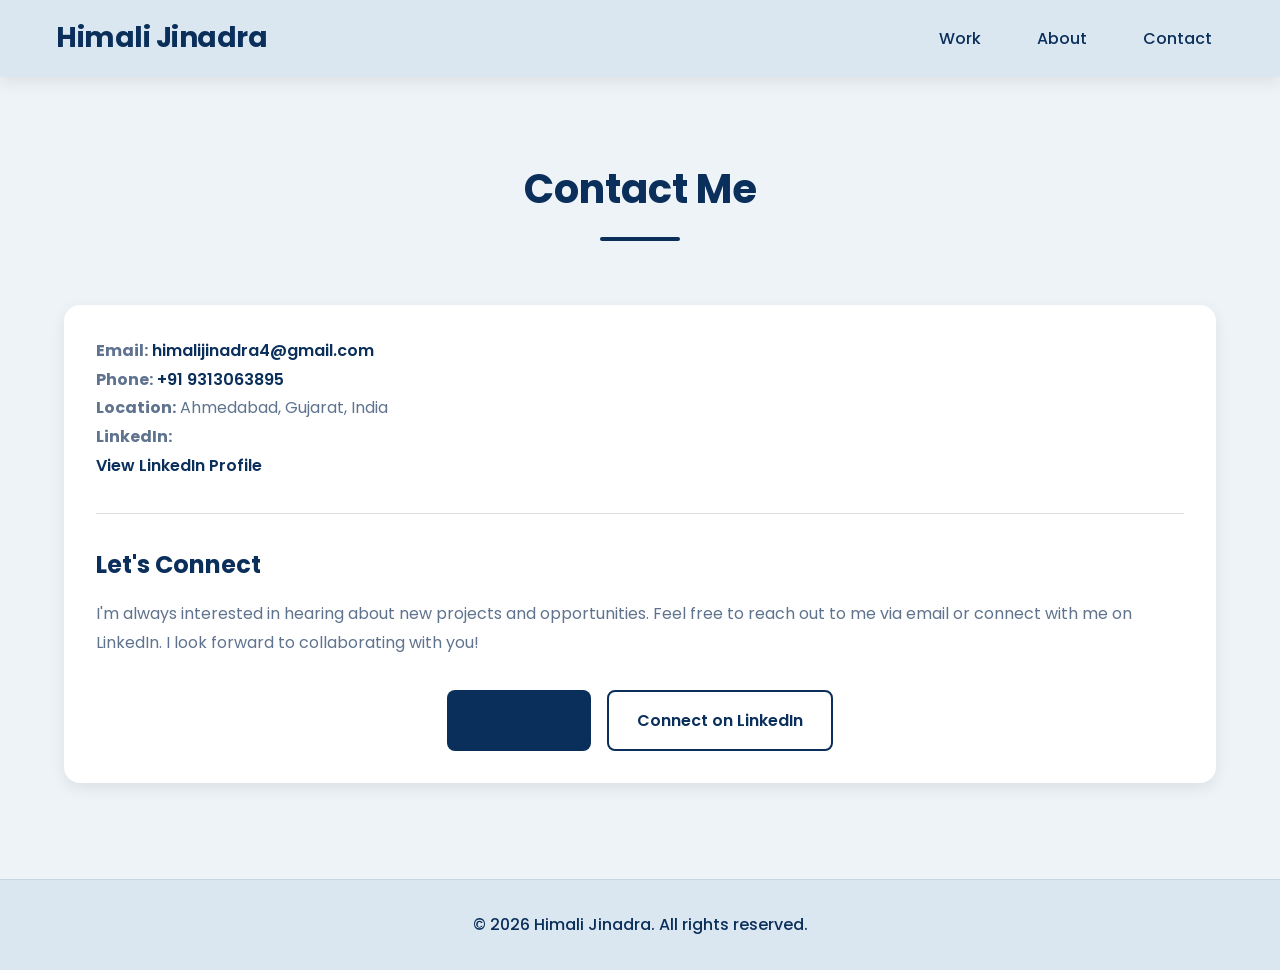
==== contact.html @ d1ca7ff5 "Initial commit" ====
<!DOCTYPE html>
<html lang="en">
<head>
    <!-- Meta Tags for Responsive Design -->
    <meta charset="UTF-8">
    <meta name="viewport" content="width=device-width, initial-scale=1.0">
    <meta name="description" content="Contact Himali Jinadra - UI/UX Designer">
    
    <title>Contact - Himali Jinadra</title>
    
    <!-- Google Fonts -->
    <link href="https://fonts.googleapis.com/css2?family=Poppins:wght@300;400;500;600;700&display=swap" rel="stylesheet">
    
    <!-- Main Stylesheet -->
    <link rel="stylesheet" href="style.css">
</head>
<body>
    <!-- Navigation Bar -->
    <nav class="navbar">
        <div class="nav-container">
            <!-- Logo -->
            <a href="index.html" class="logo">Himali Jinadra</a>
            
            <!-- Hamburger Menu Button -->
            <button class="hamburger" id="hamburger" aria-label="Toggle navigation menu">
                <span></span>
                <span></span>
                <span></span>
            </button>
            
            <!-- Navigation Links -->
            <div class="nav-menu" id="navMenu">
                <a href="index.html" class="nav-link">Work</a>
                <a href="about.html" class="nav-link">About</a>
                <a href="contact.html" class="nav-link">Contact</a>
            </div>
        </div>
    </nav>

    <!-- Contact Section -->
    <section class="container">
        <h1 class="section-title">Contact Me</h1>

        <!-- Contact Box -->
        <div class="contact-box">
            <p>
                <strong>Email:</strong> 
                <a href="mailto:himalijinadra4@gmail.com">himalijinadra4@gmail.com</a>
            </p>

            <p>
                <strong>Phone:</strong> 
                <a href="tel:+919313063895">+91 9313063895</a>
            </p>

            <p>
                <strong>Location:</strong> Ahmedabad, Gujarat, India
            </p>

            <p>
                <strong>LinkedIn:</strong><br>
                <a href="https://www.linkedin.com/in/himali-jinadra-22081a331/" target="_blank" rel="noopener noreferrer">
                    View LinkedIn Profile
                </a>
            </p>

            <hr style="margin: 2rem 0; border: none; border-top: 1px solid #ddd;">

            <h2>Let's Connect</h2>
            <p>
                I'm always interested in hearing about new projects and opportunities. Feel free to reach out to me via email or connect with me on LinkedIn. I look forward to collaborating with you!
            </p>

            <div class="hero-buttons" style="margin-top: 2rem;">
                <a href="mailto:himalijinadra4@gmail.com" class="btn btn-primary">Send Email</a>
                <a href="https://www.linkedin.com/in/himali-jinadra-22081a331/" target="_blank" rel="noopener noreferrer" class="btn btn-secondary">Connect on LinkedIn</a>
            </div>
        </div>
    </section>

    <!-- Footer -->
    <footer class="footer">
        <p>&copy; 2026 Himali Jinadra. All rights reserved.</p>
    </footer>

    <!-- Mobile Menu Toggle Script -->
    <script>
        const hamburger = document.getElementById('hamburger');
        const navMenu = document.getElementById('navMenu');

        // Toggle menu on hamburger click
        hamburger.addEventListener('click', () => {
            navMenu.classList.toggle('active');
            hamburger.classList.toggle('active');
        });

        // Close menu when a link is clicked
        document.querySelectorAll('.nav-link').forEach(link => {
            link.addEventListener('click', () => {
                navMenu.classList.remove('active');
                hamburger.classList.remove('active');
            });
        });

        // Close menu when clicking outside
        document.addEventListener('click', (e) => {
            if (!e.target.closest('.nav-container')) {
                navMenu.classList.remove('active');
                hamburger.classList.remove('active');
            }
        });
    </script>
</body>
</html>
---- style.css ----
/* ========================================
   GLOBAL STYLES & TYPOGRAPHY
   ======================================== */

* {
    margin: 0;
    padding: 0;
    box-sizing: border-box;
}

/* Root Color Variables */
:root {
    --primary-color: #0b2f5b;
    --secondary-color: #dbe7f0;
    --text-color: #0b2f5b;
    --text-light: #5f738f;
    --background-color: #eef3f8;
    --white: #ffffff;
    --shadow: 0 5px 15px rgba(0, 0, 0, 0.08);
    --shadow-hover: 0 12px 25px rgba(0, 0, 0, 0.15);
    --border-radius: 16px;
    --transition: all 0.3s ease;
}

body {
    margin: 0;
    font-family: 'Poppins', sans-serif;
    background: var(--background-color);
    color: var(--text-color);
    line-height: 1.6;
    font-size: 16px;
}

/* ========================================
   NAVIGATION BAR - RESPONSIVE
   ======================================== */

.navbar {
    background: var(--secondary-color);
    padding: 1rem 0;
    position: sticky;
    top: 0;
    z-index: 1000;
    box-shadow: var(--shadow);
}

.nav-container {
    display: flex;
    justify-content: space-between;
    align-items: center;
    max-width: 1200px;
    margin: 0 auto;
    padding: 0 1rem;
}

.logo {
    font-size: 1.75rem;
    font-weight: 700;
    color: var(--text-color);
    text-decoration: none;
    letter-spacing: -0.5px;
    white-space: nowrap;
}

/* Navigation Menu */
.nav-menu {
    display: flex;
    gap: 2rem;
    align-items: center;
}

.nav-link {
    text-decoration: none;
    color: var(--text-color);
    font-weight: 500;
    font-size: 1rem;
    transition: var(--transition);
    padding: 0.5rem 0.75rem;
}

.nav-link:hover {
    color: #164a8a;
    transform: translateY(-2px);
}

/* Hamburger Menu - Hidden on Desktop */
.hamburger {
    display: none;
    flex-direction: column;
    cursor: pointer;
    background: none;
    border: none;
    gap: 6px;
    padding: 0.5rem;
}

.hamburger span {
    width: 25px;
    height: 3px;
    background: var(--text-color);
    border-radius: 3px;
    transition: var(--transition);
}

.hamburger.active span:nth-child(1) {
    transform: rotate(45deg) translate(8px, 8px);
}

.hamburger.active span:nth-child(2) {
    opacity: 0;
}

.hamburger.active span:nth-child(3) {
    transform: rotate(-45deg) translate(7px, -7px);
}

/* ========================================
   HERO SECTION
   ======================================== */

.hero {
    min-height: 90vh;
    display: flex;
    align-items: center;
    justify-content: center;
    text-align: center;
    padding: 2rem 1rem;
    background: linear-gradient(135deg, #f5f9fc 0%, #e8f0f7 100%);
}

.hero-content {
    max-width: 800px;
}

.hero h1 {
    font-size: 3.5rem;
    font-weight: 700;
    margin-bottom: 1rem;
    color: var(--text-color);
    line-height: 1.2;
}

.hero-subtitle {
    font-size: 1.5rem;
    color: var(--text-light);
    margin-bottom: 2rem;
}

.hero-buttons {
    display: flex;
    gap: 1rem;
    justify-content: center;
    flex-wrap: wrap;
}

/* ========================================
   BUTTONS - TOUCH FRIENDLY
   ======================================== */

.btn {
    display: inline-block;
    padding: 1rem 1.75rem;
    border-radius: 8px;
    text-decoration: none;
    font-weight: 600;
    font-size: 1rem;
    transition: var(--transition);
    cursor: pointer;
    border: none;
    min-height: 48px;
    min-width: 120px;
    display: inline-flex;
    align-items: center;
    justify-content: center;
    white-space: nowrap;
}

.btn-primary {
    background: var(--primary-color);
    color: var(--white);
}

.btn-primary:hover {
    background: #164a8a;
    box-shadow: var(--shadow-hover);
    transform: translateY(-3px);
}

.btn-secondary {
    background: var(--white);
    color: var(--primary-color);
    border: 2px solid var(--primary-color);
}

.btn-secondary:hover {
    background: var(--primary-color);
    color: var(--white);
    box-shadow: var(--shadow-hover);
    transform: translateY(-3px);
}

/* ========================================
   CONTAINER & SECTIONS
   ======================================== */

.container {
    width: 90%;
    max-width: 1200px;
    margin: 0 auto;
    padding: 3rem 0;
}

.section-title {
    text-align: center;
    font-size: 2.5rem;
    font-weight: 700;
    color: var(--text-color);
    margin: 2rem 0 3rem;
    position: relative;
    padding-bottom: 1rem;
}

.section-title::after {
    content: '';
    display: block;
    width: 80px;
    height: 4px;
    background: var(--primary-color);
    margin: 1rem auto 0;
    border-radius: 2px;
}

/* ========================================
   PROJECT CARDS - GRID LAYOUT
   ======================================== */

.projects-grid {
    display: grid;
    grid-template-columns: repeat(auto-fit, minmax(280px, 1fr));
    gap: 2rem;
    margin-top: 2rem;
}

.card {
    background: var(--white);
    border-radius: var(--border-radius);
    overflow: hidden;
    box-shadow: var(--shadow);
    transition: var(--transition);
    text-decoration: none;
    color: inherit;
    display: flex;
    flex-direction: column;
    height: 100%;
}

.card:hover {
    box-shadow: var(--shadow-hover);
    transform: translateY(-8px);
}

.card-image {
    width: 100%;
    height: 250px;
    overflow: hidden;
    background: #f5f5f5;
}

.card-image img {
    width: 100%;
    height: 100%;
    object-fit: cover;
    transition: var(--transition);
}

.card:hover .card-image img {
    transform: scale(1.05);
}

.card-content {
    padding: 1.5rem;
    flex: 1;
    display: flex;
    flex-direction: column;
}

.card-content h3 {
    font-size: 1.25rem;
    font-weight: 600;
    color: var(--text-color);
    margin-bottom: 0.75rem;
}

.card-content p {
    color: var(--text-light);
    font-size: 0.95rem;
    line-height: 1.6;
    flex: 1;
}

/* ========================================
   ABOUT & CONTACT SECTIONS
   ======================================== */

.about-box,
.contact-box,
.project-box {
    background: var(--white);
    padding: 2rem;
    border-radius: var(--border-radius);
    box-shadow: var(--shadow);
    margin-top: 2rem;
}

.about-box h2,
.contact-box h2,
.project-box h2 {
    color: var(--text-color);
    font-size: 1.5rem;
    margin-top: 2rem;
    margin-bottom: 1rem;
}

.about-box h3,
.contact-box h3,
.project-box h3 {
    color: var(--text-color);
    font-size: 1.1rem;
    margin-top: 1.5rem;
}

.about-box p,
.contact-box p,
.project-box p,
.about-box li,
.contact-box li,
.project-box li {
    color: var(--text-light);
    line-height: 1.8;
    font-size: 1rem;
}

.about-box ul,
.contact-box ul,
.project-box ul {
    color: var(--text-light);
    padding-left: 1.5rem;
}

.about-box li,
.contact-box li,
.project-box li {
    margin-bottom: 0.5rem;
}

.about-box a,
.contact-box a,
.project-box a {
    color: var(--primary-color);
    text-decoration: none;
    font-weight: 600;
    transition: var(--transition);
}

.about-box a:hover,
.contact-box a:hover,
.project-box a:hover {
    text-decoration: underline;
}

/* Profile Section */
.profile-section {
    display: flex;
    align-items: center;
    gap: 2rem;
    margin: 2rem 0;
    padding: 2rem;
    background: linear-gradient(135deg, #f5f9fc 0%, #e8f0f7 100%);
    border-radius: var(--border-radius);
}

.profile-photo {
    width: 150px;
    height: 150px;
    border-radius: 50%;
    object-fit: cover;
    border: 4px solid var(--primary-color);
}

.profile-content h2 {
    font-size: 1.75rem;
    color: var(--text-color);
    margin-bottom: 0.5rem;
}

.profile-content p {
    color: var(--text-light);
    font-size: 1rem;
}

/* Blockquote */
blockquote {
    border-left: 4px solid var(--primary-color);
    padding-left: 1.5rem;
    font-style: italic;
    color: var(--text-light);
    margin: 1.5rem 0;
}

/* ========================================
   MEDIA & VIDEO
   ======================================== */

video {
    width: 100%;
    max-width: 100%;
    height: auto;
    border-radius: var(--border-radius);
    margin: 1.5rem 0;
    box-shadow: var(--shadow);
}

/* Gallery Layouts */
.gallery,
.project-gallery,
.menu-gallery,
.about-gallery,
.contact-gallery,
.login-gallery {
    display: grid;
    grid-template-columns: repeat(auto-fit, minmax(220px, 1fr));
    gap: 1.5rem;
    margin-top: 1.5rem;
}

.gallery img,
.project-gallery img,
.menu-gallery img,
.about-gallery img,
.contact-gallery img,
.login-gallery img {
    width: 100%;
    height: auto;
    border-radius: var(--border-radius);
    box-shadow: var(--shadow);
    transition: var(--transition);
    object-fit: cover;
}

.gallery img:hover,
.project-gallery img:hover,
.menu-gallery img:hover,
.about-gallery img:hover,
.contact-gallery img:hover,
.login-gallery img:hover {
    transform: translateY(-8px);
    box-shadow: var(--shadow-hover);
}

/* Mobile-specific gallery (for app screenshots) */
.gallery {
    display: flex;
    flex-wrap: wrap;
    justify-content: center;
    gap: 1.5rem;
}

.gallery img {
    width: 220px;
    height: 450px;
    object-fit: contain;
    background: var(--white);
}

/* ========================================
   FOOTER
   ======================================== */

.footer {
    background: var(--secondary-color);
    padding: 2rem;
    text-align: center;
    color: var(--text-color);
    font-weight: 500;
    margin-top: 3rem;
    border-top: 1px solid rgba(11, 47, 91, 0.1);
}

/* ========================================
   RESPONSIVE DESIGN - TABLET (768px)
   ======================================== */

@media (max-width: 768px) {
    /* Navigation */
    .hamburger {
        display: flex;
    }

    .nav-menu {
        position: absolute;
        top: 100%;
        left: 0;
        right: 0;
        background: var(--secondary-color);
        flex-direction: column;
        gap: 0;
        padding: 1rem;
        border-top: 1px solid rgba(11, 47, 91, 0.1);
        max-height: 0;
        overflow: hidden;
        transition: max-height 0.3s ease;
    }

    .nav-menu.active {
        max-height: 300px;
    }

    .nav-link {
        padding: 1rem;
        border-bottom: 1px solid rgba(11, 47, 91, 0.05);
        width: 100%;
        display: block;
    }

    .nav-link:last-child {
        border-bottom: none;
    }

    /* Hero Section */
    .hero {
        min-height: 70vh;
        padding: 2rem 1rem;
    }

    .hero h1 {
        font-size: 2.5rem;
    }

    .hero-subtitle {
        font-size: 1.1rem;
    }

    .hero-buttons {
        flex-direction: column;
        gap: 1rem;
    }

    .btn {
        width: 100%;
    }

    /* Container */
    .container {
        width: 95%;
        padding: 2rem 0;
    }

    /* Sections */
    .section-title {
        font-size: 2rem;
    }

    /* Project Grid */
    .projects-grid {
        grid-template-columns: repeat(auto-fit, minmax(250px, 1fr));
        gap: 1.5rem;
    }

    /* Cards */
    .card-image {
        height: 200px;
    }

    .card-content {
        padding: 1.25rem;
    }

    .card-content h3 {
        font-size: 1.1rem;
    }

    /* About/Contact Sections */
    .about-box,
    .contact-box,
    .project-box {
        padding: 1.5rem;
    }

    .about-box h2,
    .contact-box h2,
    .project-box h2 {
        font-size: 1.25rem;
    }

    /* Profile Section */
    .profile-section {
        flex-direction: column;
        text-align: center;
        padding: 1.5rem;
    }

    .profile-photo {
        width: 120px;
        height: 120px;
    }

    /* Gallery */
    .gallery,
    .project-gallery,
    .menu-gallery,
    .about-gallery,
    .contact-gallery,
    .login-gallery {
        grid-template-columns: repeat(auto-fit, minmax(180px, 1fr));
        gap: 1rem;
    }

    .gallery img {
        width: 180px;
        height: 370px;
    }

    /* Video Box */
    .video-box {
        margin: 1.5rem 0;
    }
}

/* ========================================
   RESPONSIVE DESIGN - MOBILE (320px - 767px)
   ======================================== */

@media (max-width: 480px) {
    /* Root Sizing */
    html {
        font-size: 14px;
    }

    /* Navigation */
    .navbar {
        padding: 0.75rem 0;
    }

    .nav-container {
        padding: 0 0.75rem;
    }

    .logo {
        font-size: 1.25rem;
    }

    .nav-menu {
        padding: 0.75rem;
    }

    .nav-link {
        font-size: 0.95rem;
        padding: 0.75rem;
    }

    /* Hero Section */
    .hero {
        min-height: 60vh;
        padding: 1.5rem 1rem;
    }

    .hero h1 {
        font-size: 2rem;
        margin-bottom: 0.75rem;
    }

    .hero-subtitle {
        font-size: 1rem;
        margin-bottom: 1.5rem;
    }

    .hero-buttons {
        gap: 0.75rem;
    }

    .btn {
        padding: 0.75rem 1rem;
        font-size: 0.9rem;
        min-height: 44px;
        min-width: 100px;
    }

    /* Container */
    .container {
        width: 100%;
        padding: 1.5rem 0;
    }

    /* Sections */
    .section-title {
        font-size: 1.5rem;
        margin: 1.5rem 0 2rem;
    }

    .section-title::after {
        width: 60px;
    }

    /* Project Grid */
    .projects-grid {
        grid-template-columns: 1fr;
        gap: 1rem;
    }

    /* Cards */
    .card {
        border-radius: 12px;
    }

    .card-image {
        height: 180px;
    }

    .card-content {
        padding: 1rem;
    }

    .card-content h3 {
        font-size: 1rem;
        margin-bottom: 0.5rem;
    }

    .card-content p {
        font-size: 0.85rem;
    }

    /* About/Contact Sections */
    .about-box,
    .contact-box,
    .project-box {
        padding: 1rem;
        border-radius: 12px;
    }

    .about-box h2,
    .contact-box h2,
    .project-box h2 {
        font-size: 1.1rem;
        margin-top: 1.25rem;
        margin-bottom: 0.75rem;
    }

    .about-box p,
    .contact-box p,
    .project-box p {
        font-size: 0.95rem;
    }

    /* Profile Section */
    .profile-section {
        padding: 1rem;
        border-radius: 12px;
        margin: 1rem 0;
    }

    .profile-photo {
        width: 100px;
        height: 100px;
        border-width: 3px;
    }

    .profile-content h2 {
        font-size: 1.25rem;
    }

    .profile-content p {
        font-size: 0.9rem;
    }

    /* Gallery */
    .gallery,
    .project-gallery,
    .menu-gallery,
    .about-gallery,
    .contact-gallery,
    .login-gallery {
        grid-template-columns: 1fr;
        gap: 1rem;
    }

    .gallery img {
        width: 100%;
        height: auto;
        max-height: 400px;
    }

    /* Footer */
    .footer {
        padding: 1.5rem;
        font-size: 0.9rem;
    }

    /* Blockquote */
    blockquote {
        padding-left: 1rem;
        font-size: 0.9rem;
    }

    /* Lists */
    .about-box ul,
    .contact-box ul,
    .project-box ul {
        padding-left: 1.25rem;
    }

    .about-box li,
    .contact-box li,
    .project-box li {
        font-size: 0.95rem;
    }

    /* Video */
    video {
        border-radius: 12px;
        margin: 1rem 0;
    }

    /* Prevent horizontal scroll */
    body, html {
        overflow-x: hidden;
        max-width: 100vw;
    }
}

/* ========================================
   ACCESSIBILITY & PRINT
   ======================================== */

@media print {
    .navbar, .footer, .hamburger {
        display: none;
    }

    .container {
        max-width: 100%;
    }

    a {
        text-decoration: underline;
    }
}

footer{
text-align:center;
padding:30px;
margin-top:50px;
}
.about-box{
background:#ffffff;
padding:40px;
border-radius:20px;
box-shadow:0 10px 25px rgba(0,0,0,0.08);
line-height:1.8;
}

.about-box h2{
margin-top:30px;
color:#0b2f5b;
}

.about-box h3{
color:#0b2f5b;
margin-top:15px;
}

.about-box ul{
padding-left:20px;
}

.about-box li{
margin-bottom:10px;
}

.about-box blockquote{
background:#f4f7fb;
border-left:5px solid #0b2f5b;
padding:20px;
border-radius:10px;
font-style:italic;
margin-top:20px;
}

.about-box a{
color:#0b2f5b;
text-decoration:none;
font-weight:600;
}

.about-box a:hover{
text-decoration:underline;
}
.card{
    background:#fff;
    border-radius:16px;
    overflow:hidden;
    box-shadow:0 5px 15px rgba(0,0,0,0.08);
    cursor:pointer;
    transition:0.3s;
}

.card:hover{
    transform:translateY(-5px);
    box-shadow:0 10px 25px rgba(0,0,0,0.15);
}
.profile-section{
    display:flex;
    align-items:center;
    gap:30px;
    margin-bottom:40px;
}

.profile-photo{
    width:180px;
    height:220px;
    object-fit:cover;
    border-radius:15px;
    box-shadow:0 5px 15px rgba(0,0,0,0.15);
}

.profile-content h2{
    margin-bottom:10px;
    color:#0b2f5b;
}

.profile-content p{
    color:#555;
    line-height:1.6;
}
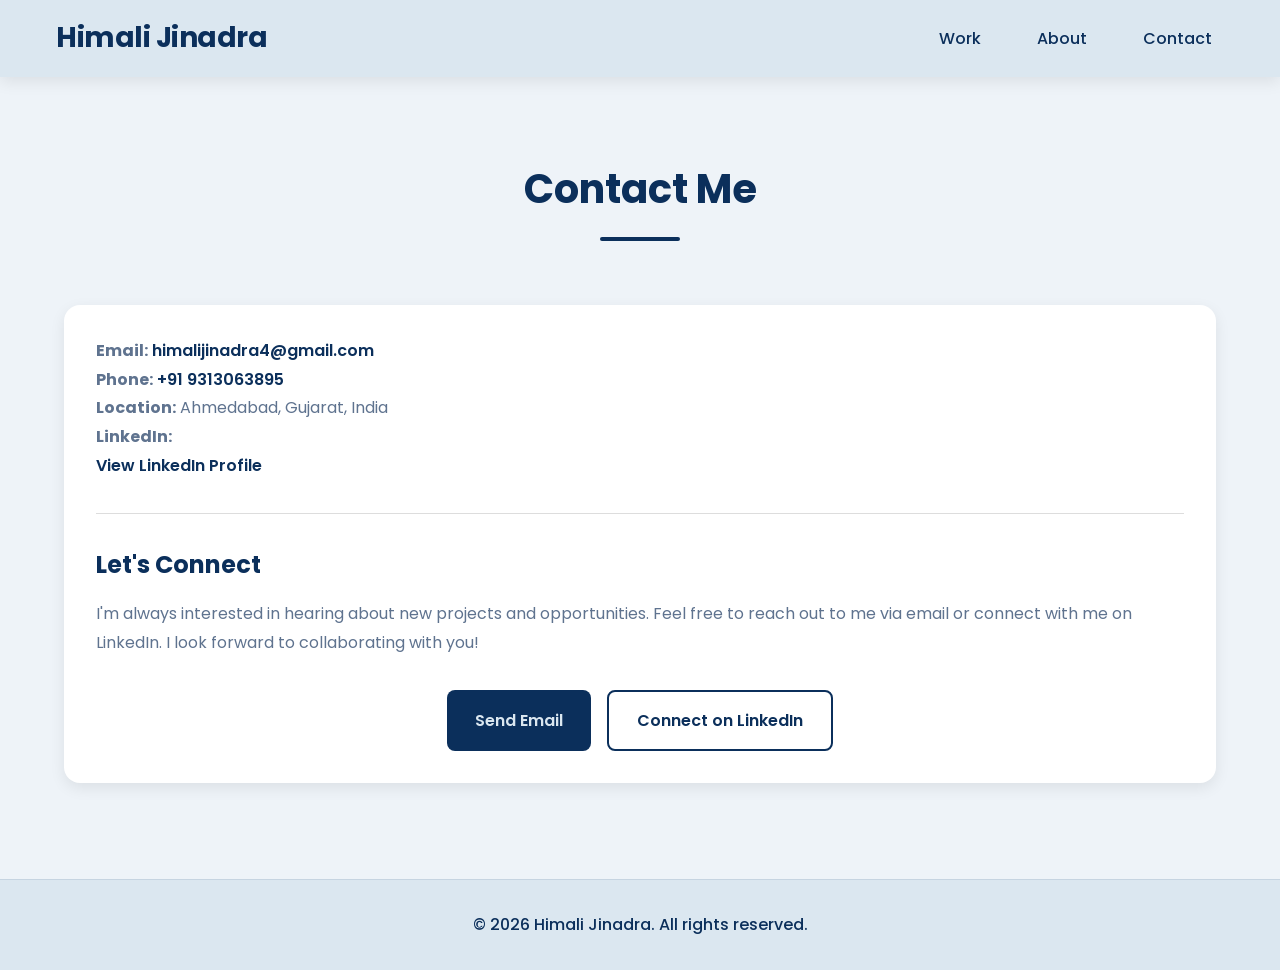
==== commit 2f28477a: "solved ui error" ====
--- a/contact.html
+++ b/contact.html
@@ -72,7 +72,7 @@
             </p>
 
             <div class="hero-buttons" style="margin-top: 2rem;">
-                <a href="mailto:himalijinadra4@gmail.com" class="btn btn-primary">Send Email</a>
+                <a href="mailto:himalijinadra4@gmail.com" class="btn btn-primary" id="email">Send Email</a>
                 <a href="https://www.linkedin.com/in/himali-jinadra-22081a331/" target="_blank" rel="noopener noreferrer" class="btn btn-secondary">Connect on LinkedIn</a>
             </div>
         </div>
--- a/style.css
+++ b/style.css
@@ -185,7 +185,9 @@
     box-shadow: var(--shadow-hover);
     transform: translateY(-3px);
 }
-
+#email{
+    color:#dbe7f0;
+}
 .btn-secondary {
     background: var(--white);
     color: var(--primary-color);
